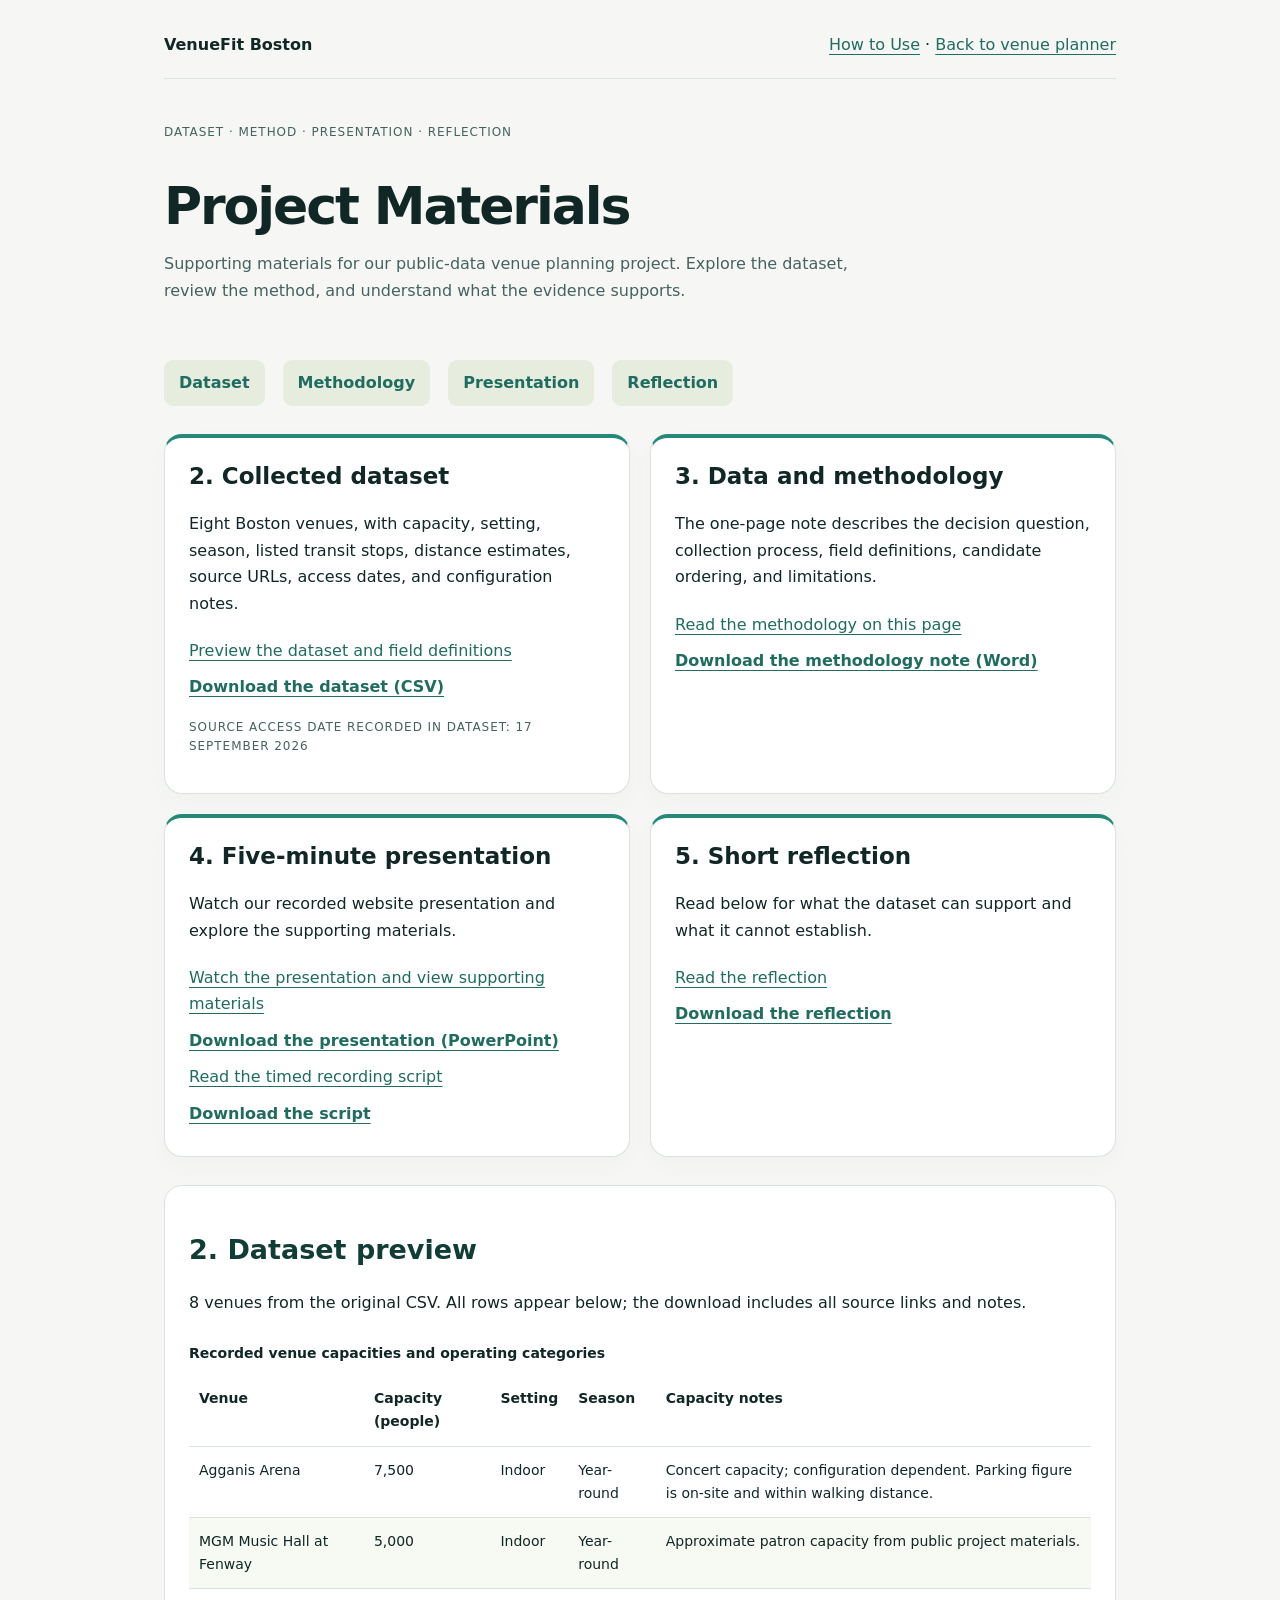
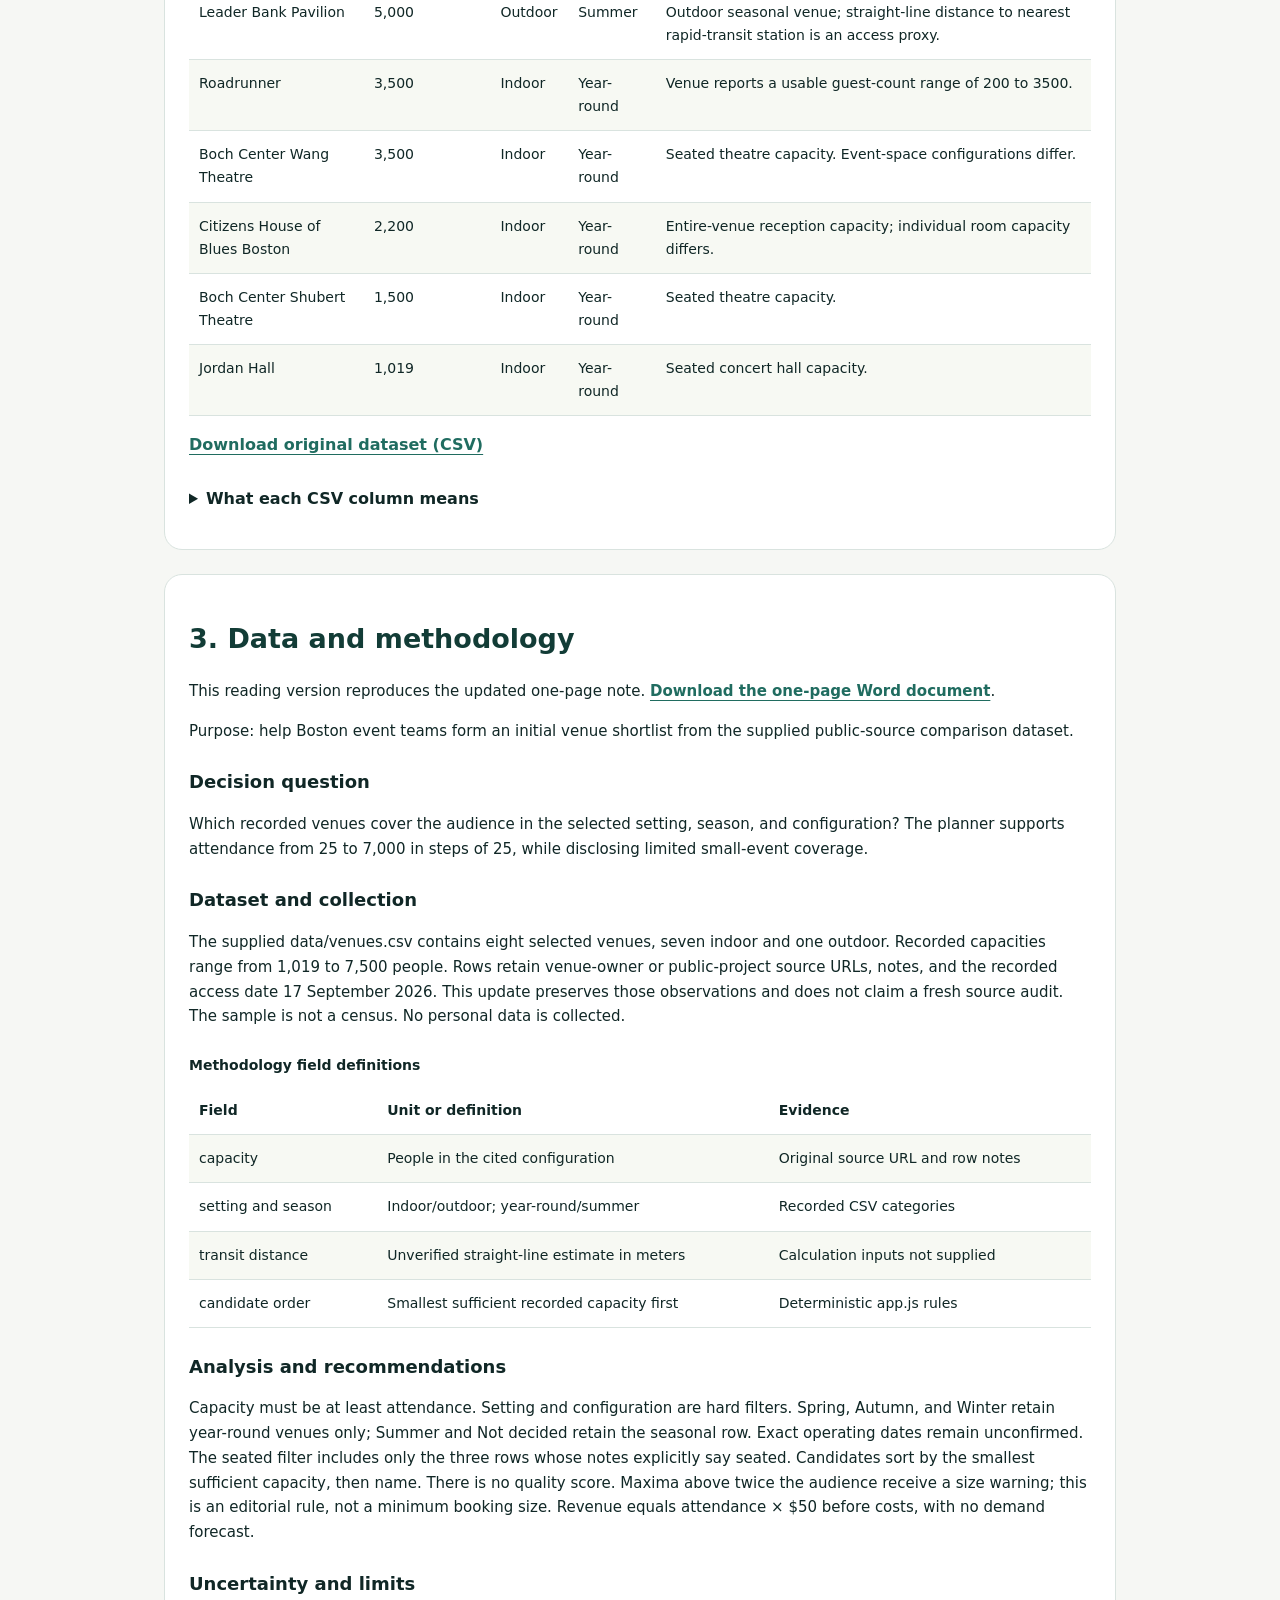
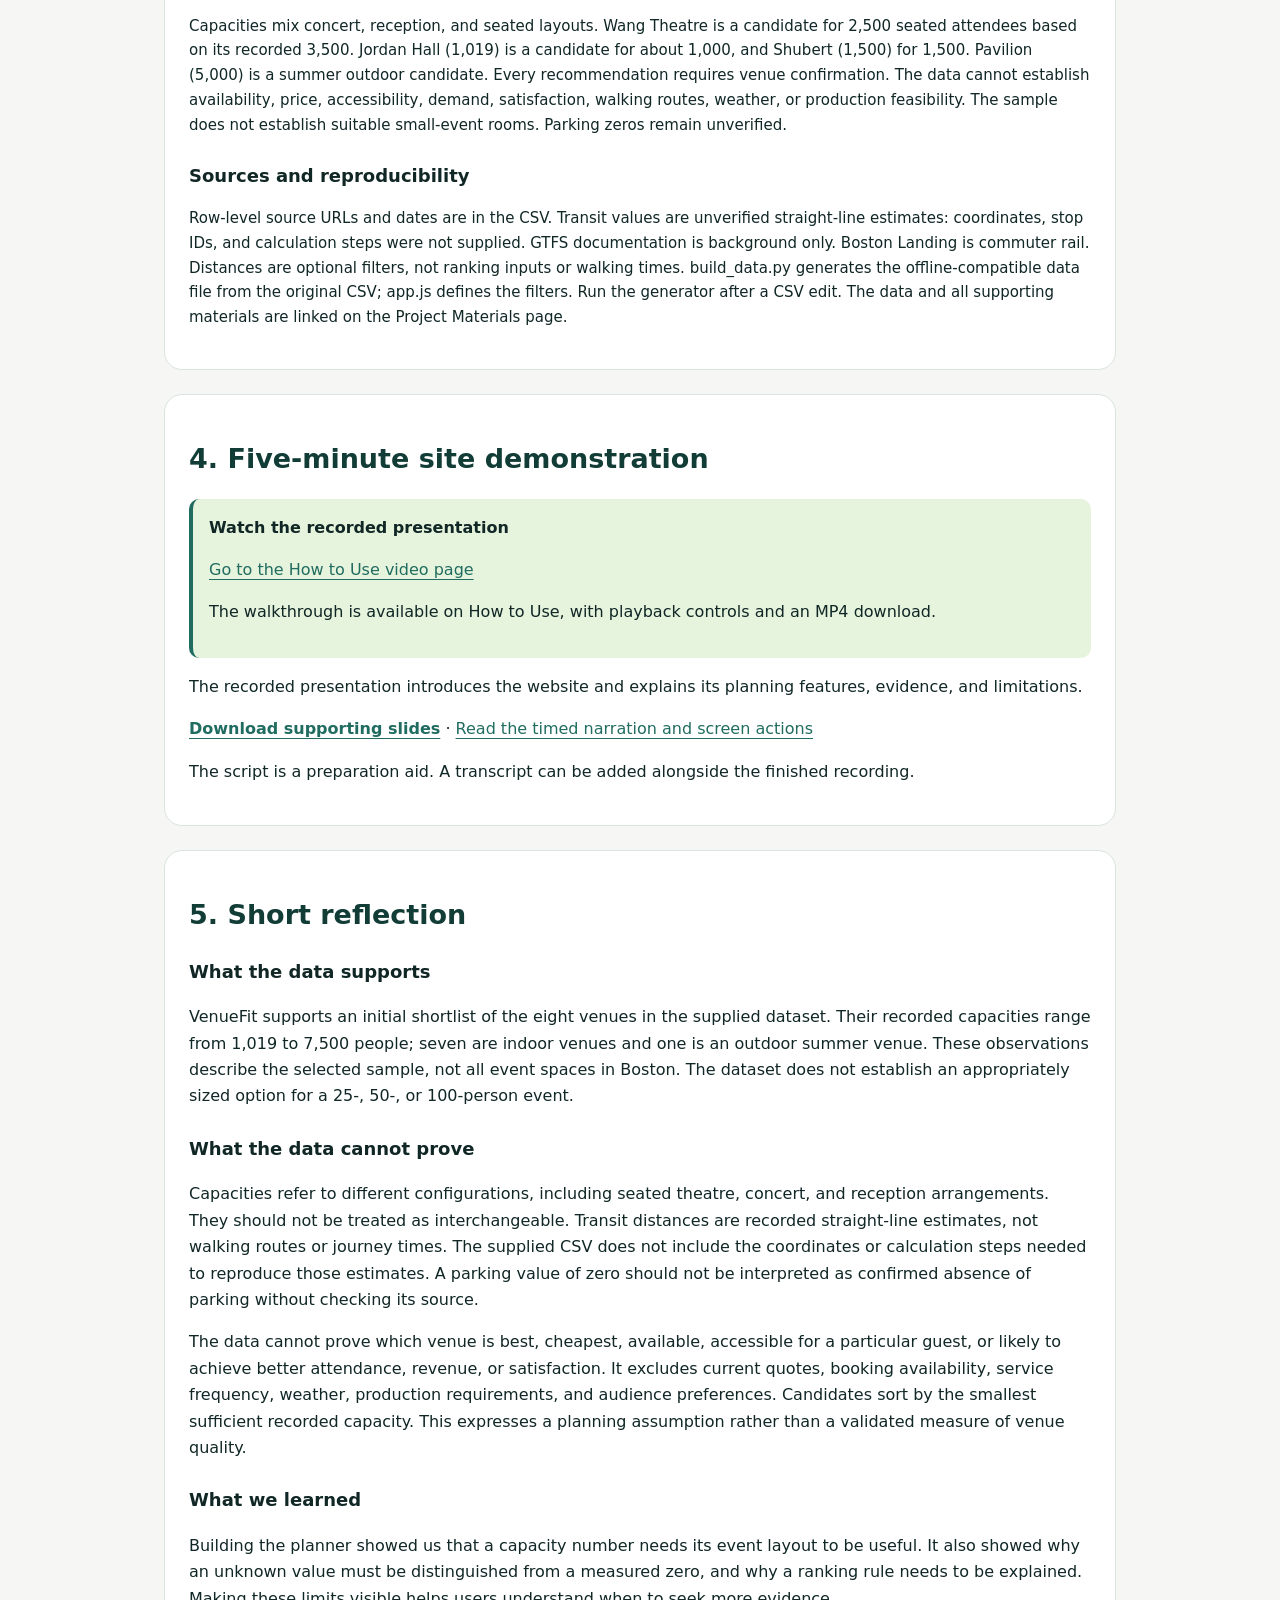
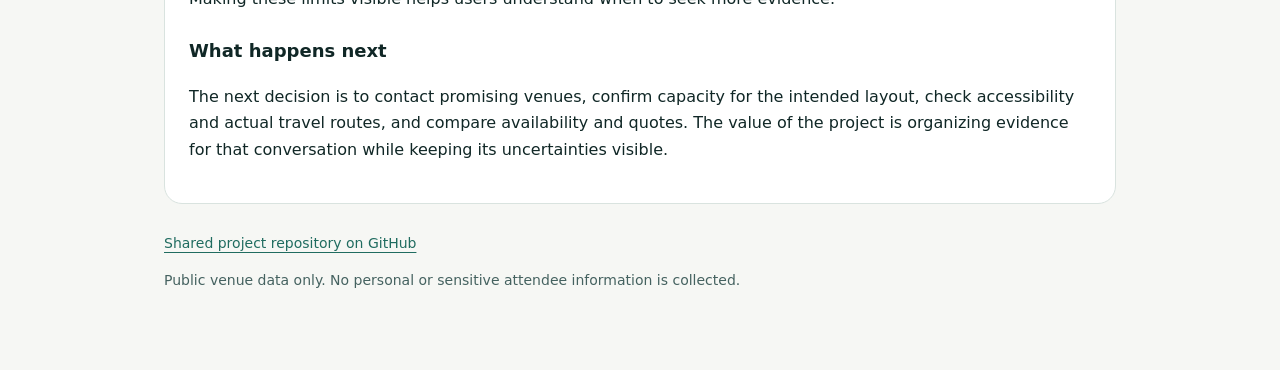
==== deliverables.html @ 01949a11 "pushed video" ====
<!doctype html><html lang="en"><head><meta charset="utf-8"><meta name="viewport" content="width=device-width,initial-scale=1"><title>Project Materials | VenueFit Boston</title><style>*{box-sizing:border-box}body{margin:0;background:#f6f7f4;color:#102726;font:16px/1.65 system-ui,sans-serif}main{max-width:1000px;margin:auto;padding:32px 24px 64px}a{color:#206c60;text-underline-offset:4px}a:focus-visible{outline:3px solid #206c60;outline-offset:5px}nav{display:flex;justify-content:space-between;gap:20px;border-bottom:1px solid #d9e3df;padding-bottom:20px}h1{font-size:clamp(32px,6vw,52px);line-height:1.1;letter-spacing:-.04em;margin-bottom:16px}h2{font-size:23px;line-height:1.3}.intro{max-width:720px;color:#456260}.grid{display:grid;grid-template-columns:1fr 1fr;gap:20px;margin:28px 0}article,section{background:white;border:1px solid #d9e3df;border-radius:18px;padding:24px}article h2{margin-top:0}.tag{font-size:12px;text-transform:uppercase;letter-spacing:.08em;color:#456260}.note{background:#e6f3dd;border-radius:10px;padding:14px;font-size:14px}footer{margin-top:28px;font-size:14px;color:#456260}@media(max-width:650px){.grid{grid-template-columns:1fr}main{padding:24px 16px}article,section{padding:20px}}section{margin-top:24px}h3{font-size:18px;margin-top:24px}.table-scroll{overflow-x:auto}table{border-collapse:collapse;width:100%;font-size:14px}th,td{text-align:left;padding:12px 10px;border-bottom:1px solid #d9e3df;vertical-align:top}caption{text-align:left;font-weight:600;margin:10px 0}summary{cursor:pointer;font-weight:600;padding:12px 0}dt{font-weight:650;margin-top:14px}dd{margin-left:0;color:#456260}.jump{display:flex;gap:18px;flex-wrap:wrap;margin:22px 0}.status{border-left:4px solid #206c60;padding:16px;background:#e6f3dd}.method-copy p{font-size:15px}.method-copy h3{margin-bottom:6px}@media print{nav,.jump,.grid,footer{display:none}body{background:white}section{break-inside:avoid}} header{padding:32px 0 18px}header h1{max-width:700px}.grid article{border-top:4px solid #258879;box-shadow:0 8px 24px #123c3606}.grid article a{display:inline-block;margin:5px 0}.jump a{background:#e6eddf;padding:10px 15px;border-radius:9px;text-decoration:none;font-weight:600}section h2{color:#123c36}#dataset,#methodology,#presentation,#reflection{scroll-margin-top:20px}tbody tr:nth-child(even){background:#f7f9f3}section>h2{font-size:27px}.status{border-radius:10px}a[download]{font-weight:600}@media(max-width:650px){nav{flex-wrap:wrap}.jump{gap:8px}.jump a{padding:9px 12px}header{padding:20px 0}section>h2{font-size:24px}} </style></head><body><main>
<nav><strong>VenueFit Boston</strong><div><a href="guide.html">How to Use</a> · <a href="index.html">Back to venue planner</a></div></nav>
<header><p class="tag">Dataset · Method · Presentation · Reflection</p><h1>Project Materials</h1><p class="intro">Supporting materials for our public-data venue planning project. Explore the dataset, review the method, and understand what the evidence supports.</p></header>
<div class="jump" aria-label="Deliverable sections"><a href="#dataset">Dataset</a><a href="#methodology">Methodology</a><a href="#presentation">Presentation</a><a href="#reflection">Reflection</a></div><div class="grid">
<article><h2>2. Collected dataset</h2><p>Eight Boston venues, with capacity, setting, season, listed transit stops, distance estimates, source URLs, access dates, and configuration notes.</p><a href="#dataset">Preview the dataset and field definitions</a><br><a href="data/venues.csv" download>Download the dataset (CSV)</a><p class="tag">Source access date recorded in dataset: 17 September 2026</p></article>
<article><h2>3. Data and methodology</h2><p>The one-page note describes the decision question, collection process, field definitions, candidate ordering, and limitations.</p><a href="#methodology">Read the methodology on this page</a><br><a href="deliverables/VenueFit_Boston_Data_and_Methodology_Note_Updated.docx" download>Download the methodology note (Word)</a></article>
<article><h2>4. Five-minute presentation</h2><p>Watch our recorded website presentation and explore the supporting materials.</p><a href="#presentation">Watch the presentation and view supporting materials</a><a href="deliverables/VenueFit_Boston_Presentation_Updated.pptx" download>Download the presentation (PowerPoint)</a><br><a href="recording-script.html">Read the timed recording script</a><br><a href="deliverables/VenueFit_Boston_Recording_Script.md" download>Download the script</a></article>
<article><h2>5. Short reflection</h2><p>Read below for what the dataset can support and what it cannot establish.</p><a href="#reflection">Read the reflection</a><br><a href="deliverables/VenueFit_Boston_Reflection.md" download>Download the reflection</a></article>
</div>
<section id="dataset"><h2>2. Dataset preview</h2><p id="datasetSummary">Eight venues from the original CSV. All rows appear below; the download includes all source links and notes.</p><div class="table-scroll" tabindex="0" aria-label="Scrollable venue dataset"><table><caption>Recorded venue capacities and operating categories</caption><thead><tr><th scope="col">Venue</th><th scope="col">Capacity (people)</th><th scope="col">Setting</th><th scope="col">Season</th><th scope="col">Capacity notes</th></tr></thead><tbody id="datasetRows"></tbody></table></div><noscript><p>Enable JavaScript for the preview, or download the CSV below.</p></noscript><p><a href="data/venues.csv" download>Download original dataset (CSV)</a></p>
<details><summary>What each CSV column means</summary><dl>
<dt>venue and neighborhood</dt><dd>Venue name and its recorded Boston neighborhood.</dd>
<dt>capacity</dt><dd>Maximum people in the cited configuration. Seated, concert, and reception capacities are not interchangeable.</dd>
<dt>venue_type and setting</dt><dd>The kind of venue and whether it is indoor or outdoor.</dd>
<dt>season</dt><dd>Recorded category: year-round or summer. Exact operating dates and booking availability are not established.</dd>
<dt>nearest_mbta_stop</dt><dd>The stop named in the supplied file. Its status as the nearest stop has not been independently verified; modes include commuter rail.</dd>
<dt>transit_distance_m</dt><dd>Unverified straight-line estimate in meters. It is not a walking distance or journey time.</dd>
<dt>parking_spaces</dt><dd>Recorded parking count. Zero entries are unverified and should not be interpreted as confirmed absence of parking.</dd>
<dt>capacity_source_url and details_source_url</dt><dd>Original source links retained for checking capacity and venue details.</dd>
<dt>source_accessed_date</dt><dd>The access date recorded by the dataset, not a guarantee that the information remains current.</dd>
<dt>notes</dt><dd>Configuration descriptions and qualifications attached to each observation.</dd></dl></details></section>
<section id="methodology" class="method-copy"><h2>3. Data and methodology</h2><p>This reading version reproduces the updated one-page note. <a href="deliverables/VenueFit_Boston_Data_and_Methodology_Note_Updated.docx" download>Download the one-page Word document</a>.</p><p>Purpose: help Boston event teams form an initial venue shortlist from the supplied public-source comparison dataset.</p><h3>Decision question</h3><p>Which recorded venues cover the audience in the selected setting, season, and configuration? The planner supports attendance from 25 to 7,000 in steps of 25, while disclosing limited small-event coverage.</p><h3>Dataset and collection</h3><p>The supplied data/venues.csv contains eight selected venues, seven indoor and one outdoor. Recorded capacities range from 1,019 to 7,500 people. Rows retain venue-owner or public-project source URLs, notes, and the recorded access date 17 September 2026. This update preserves those observations and does not claim a fresh source audit. The sample is not a census. No personal data is collected.</p><div class="table-scroll"><table><caption>Methodology field definitions</caption><tr><th>Field</th><th>Unit or definition</th><th>Evidence</th></tr><tr><td>capacity</td><td>People in the cited configuration</td><td>Original source URL and row notes</td></tr><tr><td>setting and season</td><td>Indoor/outdoor; year-round/summer</td><td>Recorded CSV categories</td></tr><tr><td>transit distance</td><td>Unverified straight-line estimate in meters</td><td>Calculation inputs not supplied</td></tr><tr><td>candidate order</td><td>Smallest sufficient recorded capacity first</td><td>Deterministic app.js rules</td></tr></table></div><h3>Analysis and recommendations</h3><p>Capacity must be at least attendance. Setting and configuration are hard filters. Spring, Autumn, and Winter retain year-round venues only; Summer and Not decided retain the seasonal row. Exact operating dates remain unconfirmed. The seated filter includes only the three rows whose notes explicitly say seated. Candidates sort by the smallest sufficient capacity, then name. There is no quality score. Maxima above twice the audience receive a size warning; this is an editorial rule, not a minimum booking size. Revenue equals attendance × $50 before costs, with no demand forecast.</p><h3>Uncertainty and limits</h3><p>Capacities mix concert, reception, and seated layouts. Wang Theatre is a candidate for 2,500 seated attendees based on its recorded 3,500. Jordan Hall (1,019) is a candidate for about 1,000, and Shubert (1,500) for 1,500. Pavilion (5,000) is a summer outdoor candidate. Every recommendation requires venue confirmation. The data cannot establish availability, price, accessibility, demand, satisfaction, walking routes, weather, or production feasibility. The sample does not establish suitable small-event rooms. Parking zeros remain unverified.</p><h3>Sources and reproducibility</h3><p>Row-level source URLs and dates are in the CSV. Transit values are unverified straight-line estimates: coordinates, stop IDs, and calculation steps were not supplied. GTFS documentation is background only. Boston Landing is commuter rail. Distances are optional filters, not ranking inputs or walking times. build_data.py generates the offline-compatible data file from the original CSV; app.js defines the filters. Run the generator after a CSV edit. The data and all supporting materials are linked on the Project Materials page.</p></section>
<section id="presentation"><h2>4. Five-minute site demonstration</h2><div class="status"><strong>Watch the recorded presentation</strong><p><a href="guide.html">Go to the How to Use video page</a></p><p>The walkthrough is available on How to Use, with playback controls and an MP4 download.</p></div><p>The recorded presentation introduces the website and explains its planning features, evidence, and limitations.</p><p><a href="deliverables/VenueFit_Boston_Presentation_Updated.pptx" download>Download supporting slides</a> · <a href="recording-script.html">Read the timed narration and screen actions</a></p><p>The script is a preparation aid. A transcript can be added alongside the finished recording.</p></section>
<section id="reflection"><h2>5. Short reflection</h2><h3>What the data supports</h3>
<p>VenueFit supports an initial shortlist of the eight venues in the supplied dataset. Their recorded capacities range from 1,019 to 7,500 people; seven are indoor venues and one is an outdoor summer venue. These observations describe the selected sample, not all event spaces in Boston. The dataset does not establish an appropriately sized option for a 25-, 50-, or 100-person event.</p>
<h3>What the data cannot prove</h3><p>Capacities refer to different configurations, including seated theatre, concert, and reception arrangements. They should not be treated as interchangeable. Transit distances are recorded straight-line estimates, not walking routes or journey times. The supplied CSV does not include the coordinates or calculation steps needed to reproduce those estimates. A parking value of zero should not be interpreted as confirmed absence of parking without checking its source.</p>
<p>The data cannot prove which venue is best, cheapest, available, accessible for a particular guest, or likely to achieve better attendance, revenue, or satisfaction. It excludes current quotes, booking availability, service frequency, weather, production requirements, and audience preferences. Candidates sort by the smallest sufficient recorded capacity. This expresses a planning assumption rather than a validated measure of venue quality.</p>
<h3>What we learned</h3><p>Building the planner showed us that a capacity number needs its event layout to be useful. It also showed why an unknown value must be distinguished from a measured zero, and why a ranking rule needs to be explained. Making these limits visible helps users understand when to seek more evidence.</p><h3>What happens next</h3><p>The next decision is to contact promising venues, confirm capacity for the intended layout, check accessibility and actual travel routes, and compare availability and quotes. The value of the project is organizing evidence for that conversation while keeping its uncertainties visible.</p></section>
<footer><a href="https://github.com/MxAlnasser/agentic_site">Shared project repository on GitHub</a><p>Public venue data only. No personal or sensitive attendee information is collected.</p></footer>
</main><script src="data/venues-data.js"></script><script>
const rows=window.venueData;document.getElementById('datasetSummary').textContent=rows.length+' venues from the original CSV. All rows appear below; the download includes all source links and notes.';
const target=document.getElementById('datasetRows');rows.forEach(v=>{const tr=document.createElement('tr');[v.venue,v.capacity.toLocaleString(),v.setting,v.season,v.notes].forEach(value=>{const td=document.createElement('td');td.textContent=value;tr.appendChild(td)});target.appendChild(tr)});
</script></body></html>
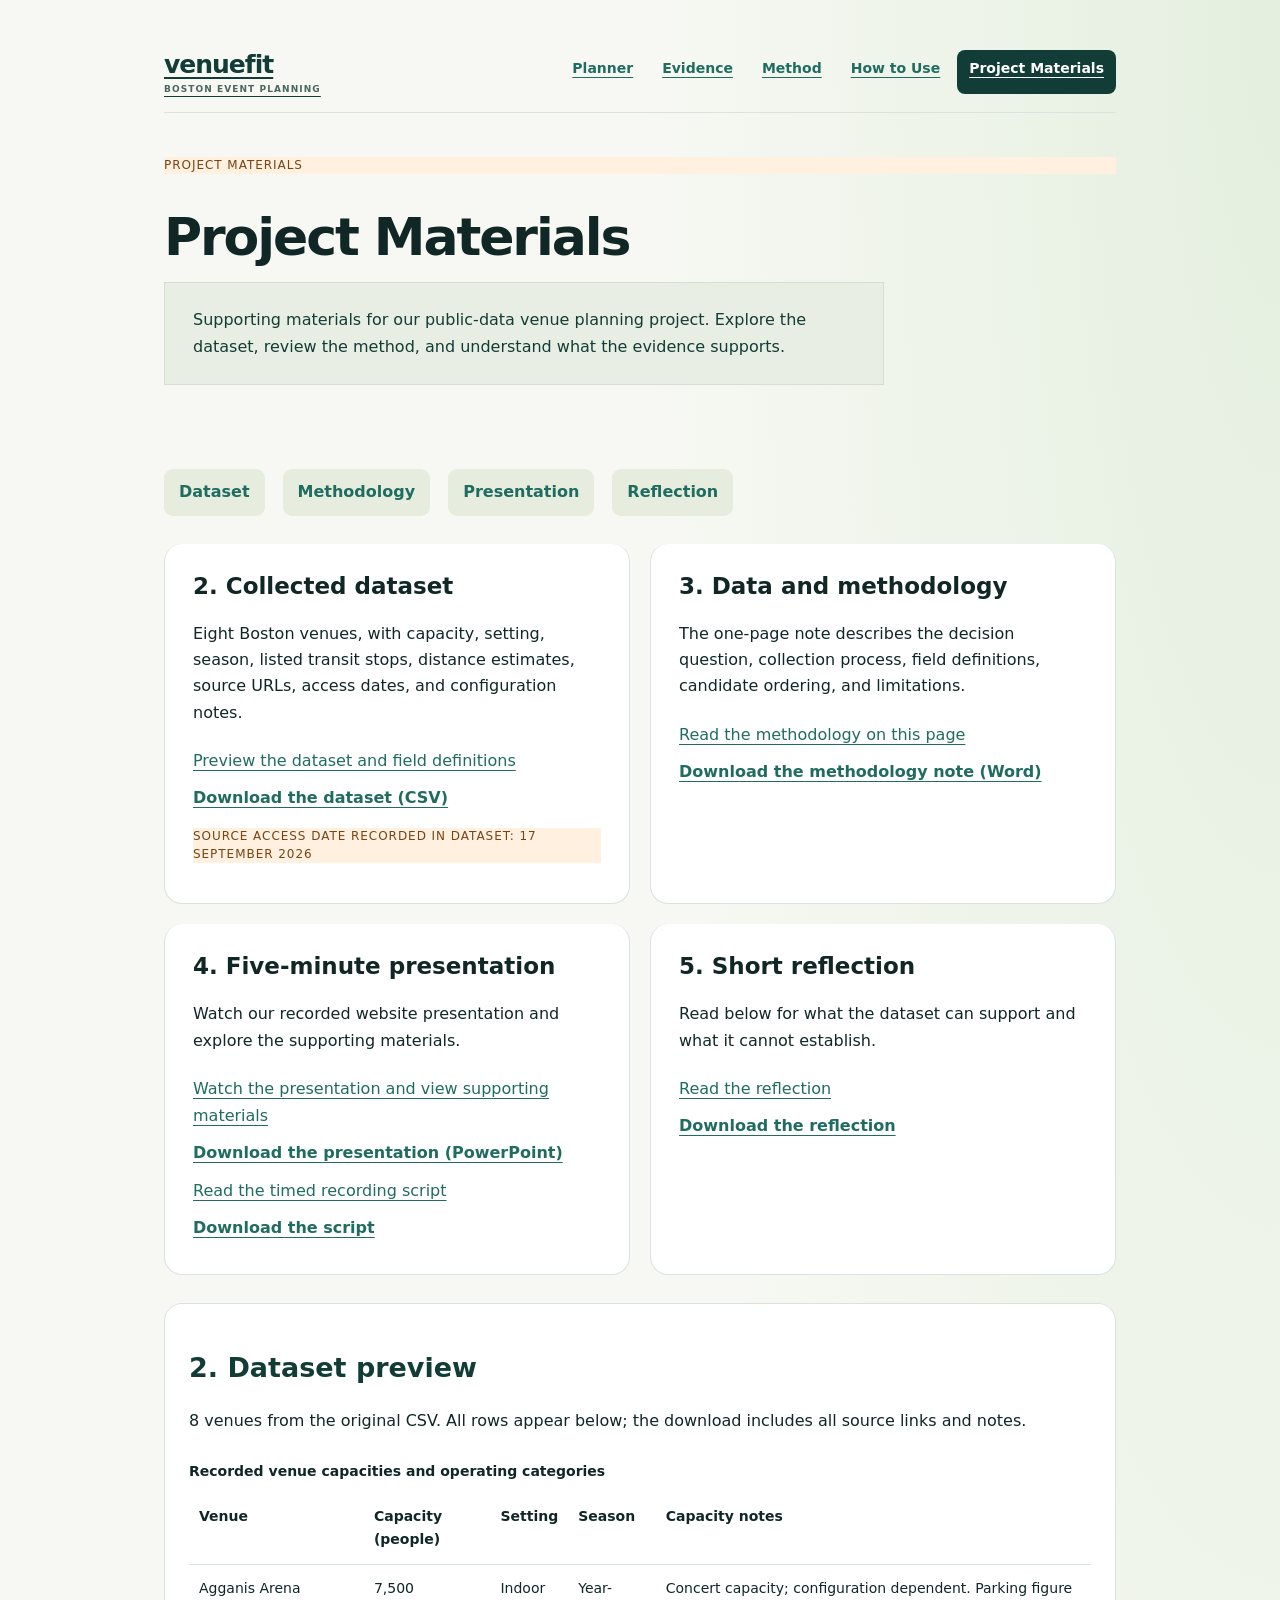
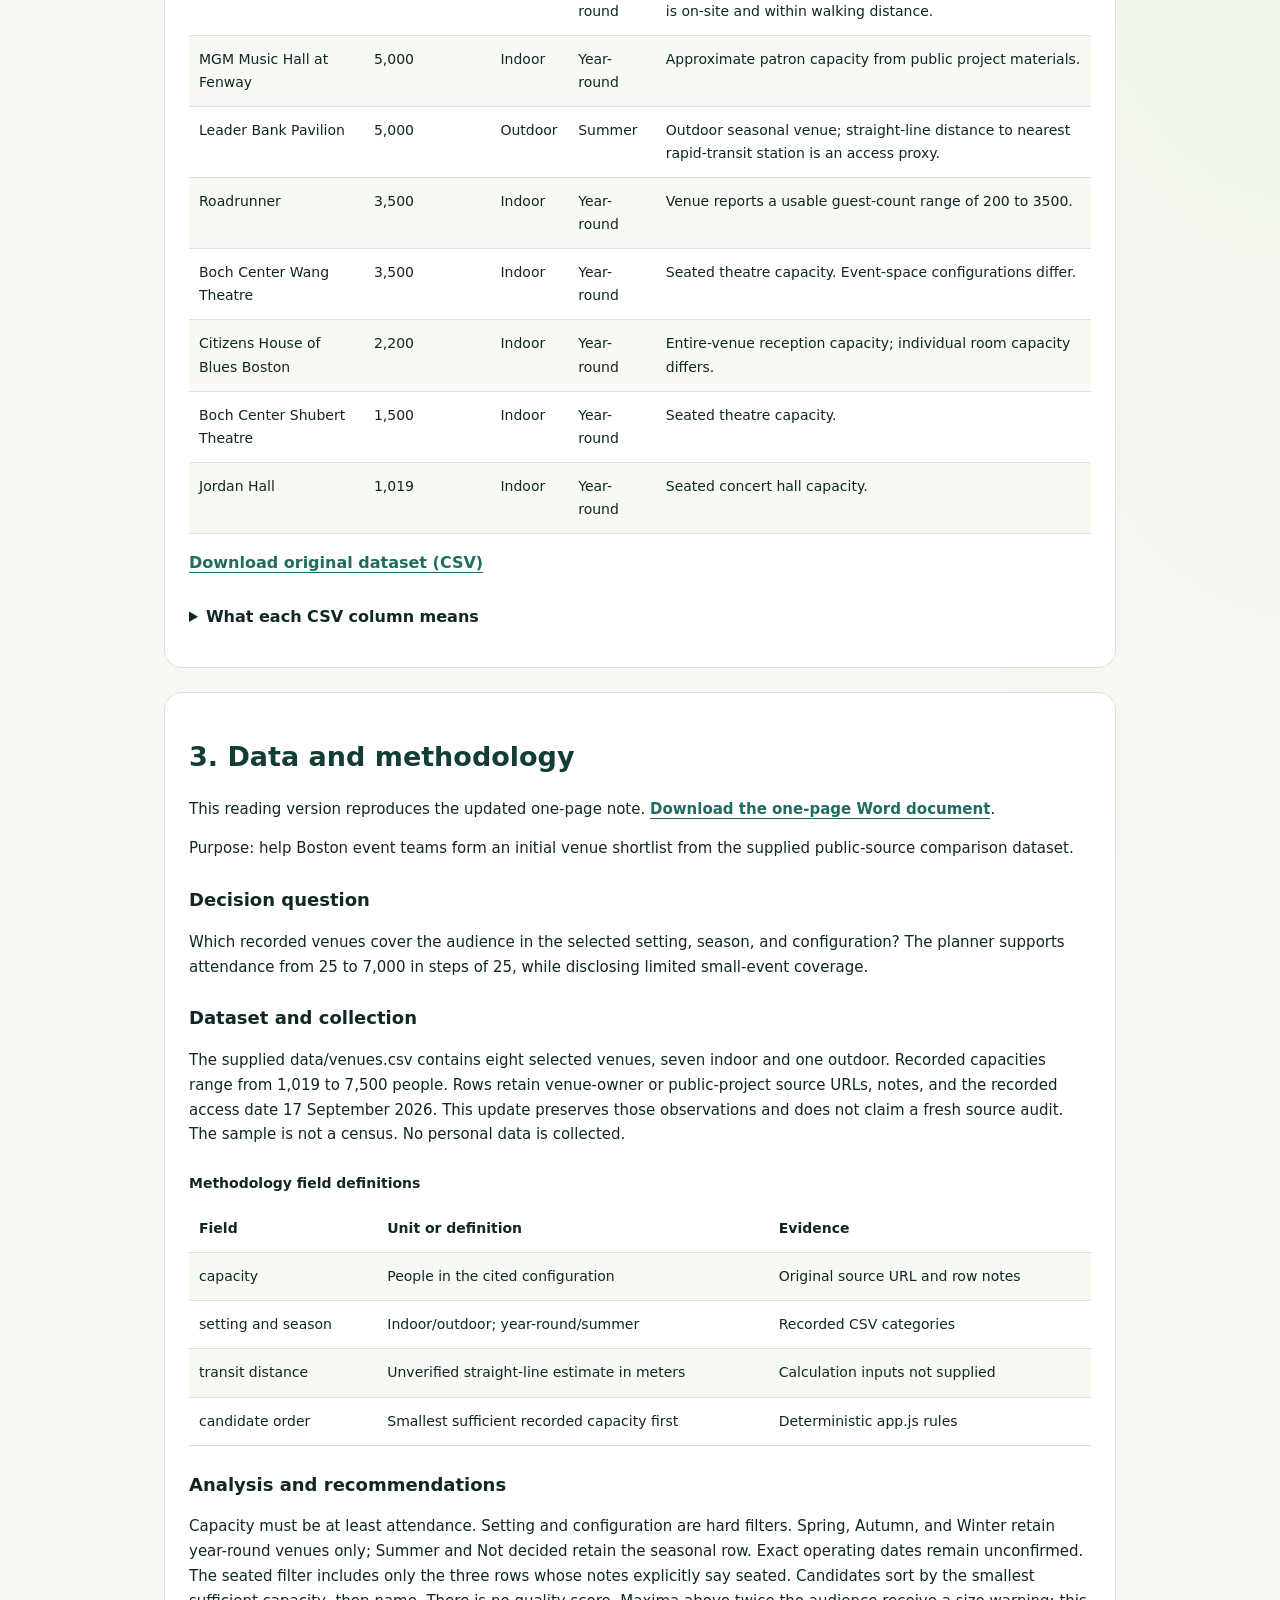
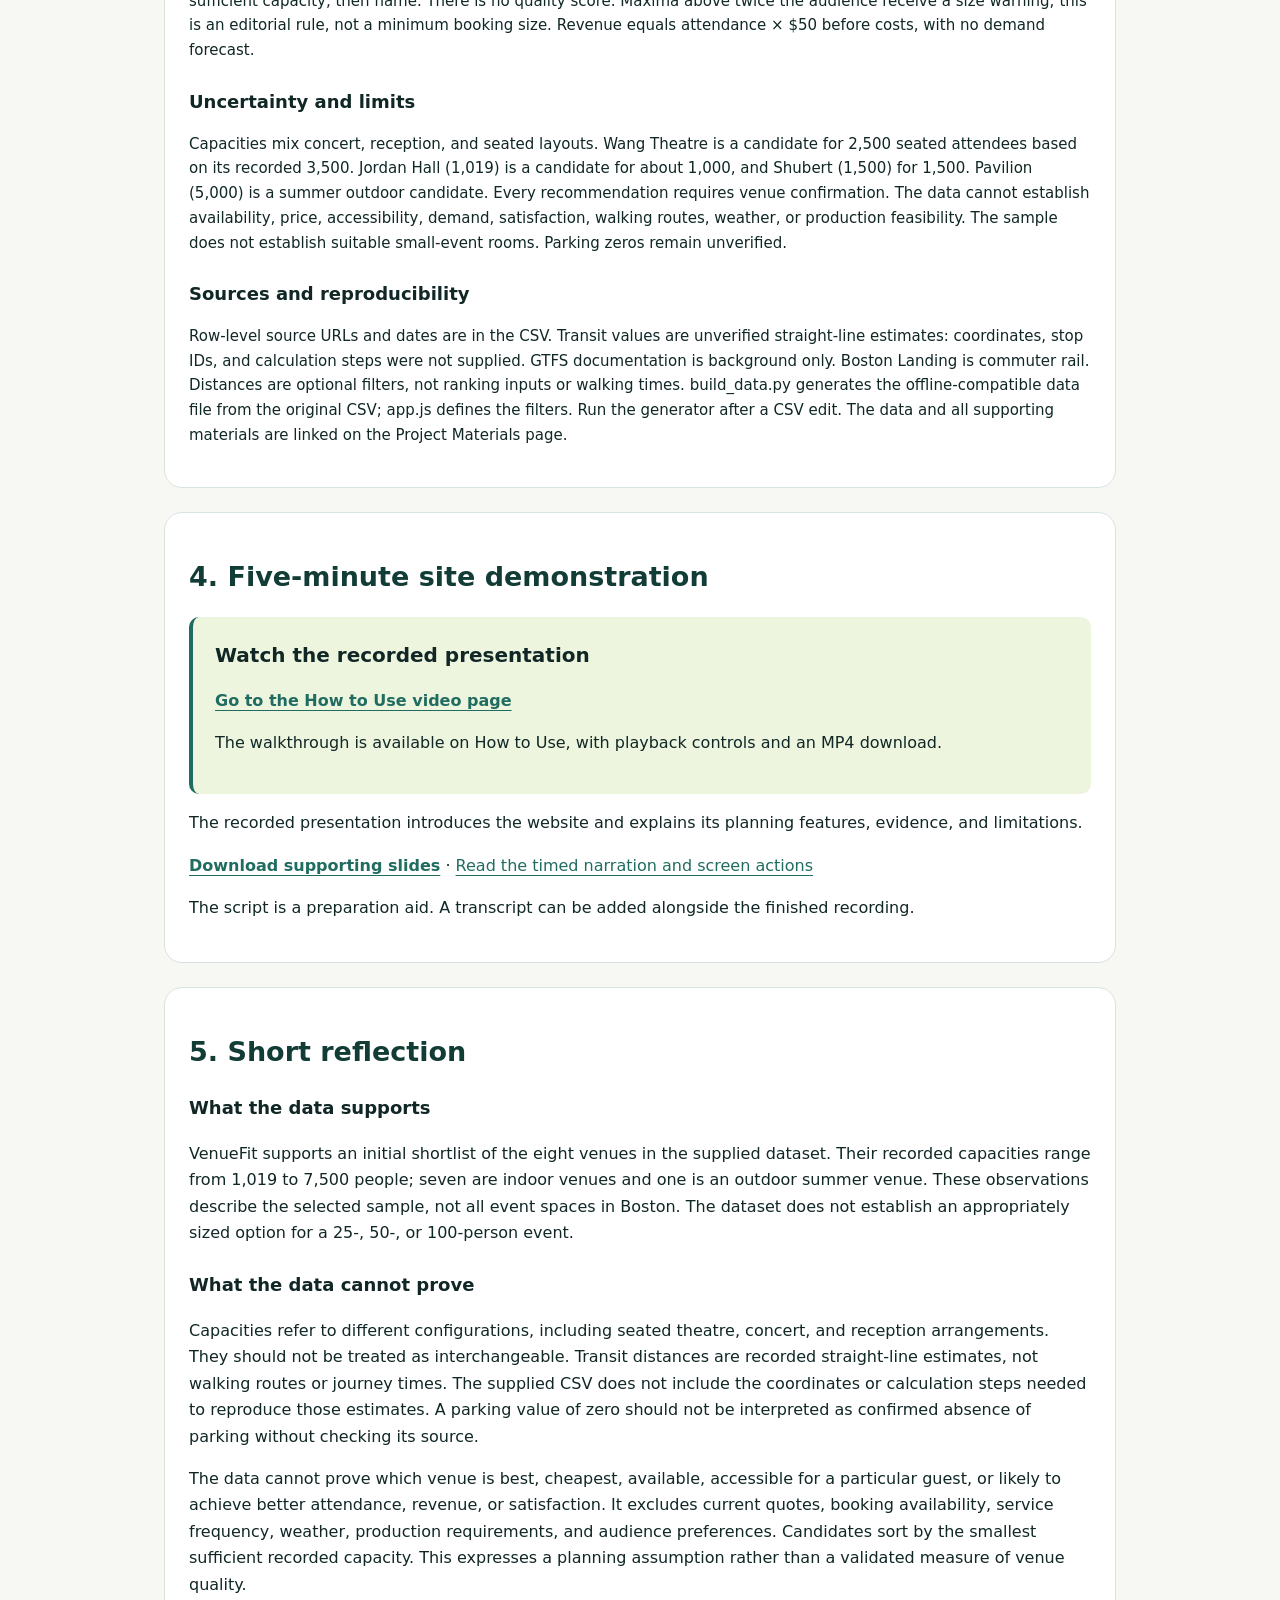
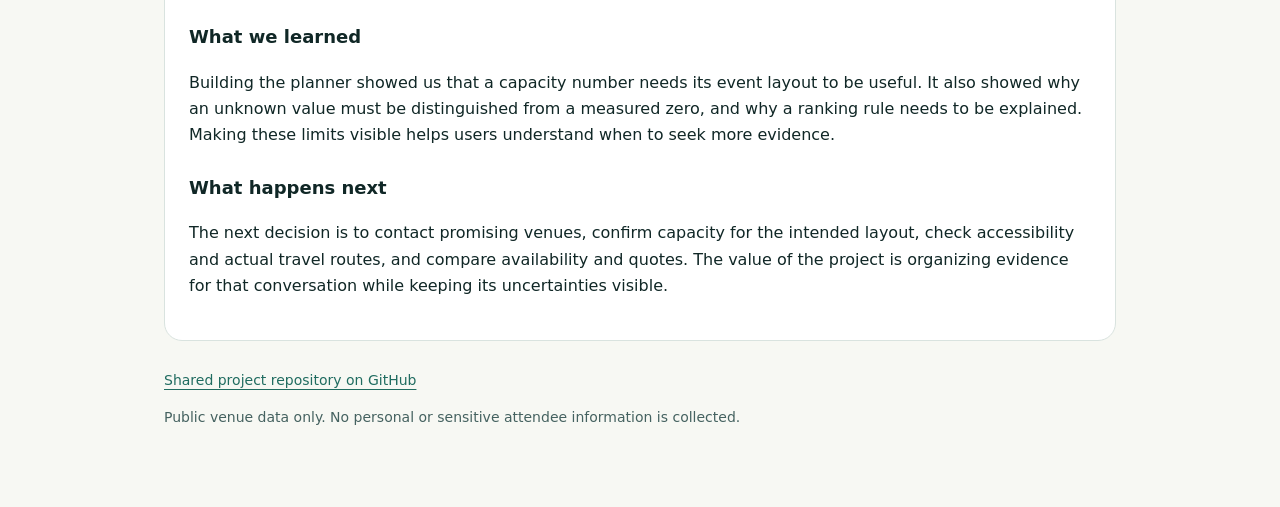
==== commit 08356b21: "“updates”" ====
--- a/deliverables.html
+++ b/deliverables.html
@@ -1,11 +1,11 @@
-<!doctype html><html lang="en"><head><meta charset="utf-8"><meta name="viewport" content="width=device-width,initial-scale=1"><title>Project Materials | VenueFit Boston</title><style>*{box-sizing:border-box}body{margin:0;background:#f6f7f4;color:#102726;font:16px/1.65 system-ui,sans-serif}main{max-width:1000px;margin:auto;padding:32px 24px 64px}a{color:#206c60;text-underline-offset:4px}a:focus-visible{outline:3px solid #206c60;outline-offset:5px}nav{display:flex;justify-content:space-between;gap:20px;border-bottom:1px solid #d9e3df;padding-bottom:20px}h1{font-size:clamp(32px,6vw,52px);line-height:1.1;letter-spacing:-.04em;margin-bottom:16px}h2{font-size:23px;line-height:1.3}.intro{max-width:720px;color:#456260}.grid{display:grid;grid-template-columns:1fr 1fr;gap:20px;margin:28px 0}article,section{background:white;border:1px solid #d9e3df;border-radius:18px;padding:24px}article h2{margin-top:0}.tag{font-size:12px;text-transform:uppercase;letter-spacing:.08em;color:#456260}.note{background:#e6f3dd;border-radius:10px;padding:14px;font-size:14px}footer{margin-top:28px;font-size:14px;color:#456260}@media(max-width:650px){.grid{grid-template-columns:1fr}main{padding:24px 16px}article,section{padding:20px}}section{margin-top:24px}h3{font-size:18px;margin-top:24px}.table-scroll{overflow-x:auto}table{border-collapse:collapse;width:100%;font-size:14px}th,td{text-align:left;padding:12px 10px;border-bottom:1px solid #d9e3df;vertical-align:top}caption{text-align:left;font-weight:600;margin:10px 0}summary{cursor:pointer;font-weight:600;padding:12px 0}dt{font-weight:650;margin-top:14px}dd{margin-left:0;color:#456260}.jump{display:flex;gap:18px;flex-wrap:wrap;margin:22px 0}.status{border-left:4px solid #206c60;padding:16px;background:#e6f3dd}.method-copy p{font-size:15px}.method-copy h3{margin-bottom:6px}@media print{nav,.jump,.grid,footer{display:none}body{background:white}section{break-inside:avoid}} header{padding:32px 0 18px}header h1{max-width:700px}.grid article{border-top:4px solid #258879;box-shadow:0 8px 24px #123c3606}.grid article a{display:inline-block;margin:5px 0}.jump a{background:#e6eddf;padding:10px 15px;border-radius:9px;text-decoration:none;font-weight:600}section h2{color:#123c36}#dataset,#methodology,#presentation,#reflection{scroll-margin-top:20px}tbody tr:nth-child(even){background:#f7f9f3}section>h2{font-size:27px}.status{border-radius:10px}a[download]{font-weight:600}@media(max-width:650px){nav{flex-wrap:wrap}.jump{gap:8px}.jump a{padding:9px 12px}header{padding:20px 0}section>h2{font-size:24px}} </style></head><body><main>
-<nav><strong>VenueFit Boston</strong><div><a href="guide.html">How to Use</a> · <a href="index.html">Back to venue planner</a></div></nav>
-<header><p class="tag">Dataset · Method · Presentation · Reflection</p><h1>Project Materials</h1><p class="intro">Supporting materials for our public-data venue planning project. Explore the dataset, review the method, and understand what the evidence supports.</p></header>
+<!doctype html><html lang="en"><head><meta charset="utf-8"><meta name="viewport" content="width=device-width,initial-scale=1"><title>Project Materials | VenueFit Boston</title><style>*{box-sizing:border-box}body{margin:0;background:#f6f7f4;color:#102726;font:16px/1.65 system-ui,sans-serif}main{max-width:1000px;margin:auto;padding:32px 24px 64px}a{color:#206c60;text-underline-offset:4px}a:focus-visible{outline:3px solid #206c60;outline-offset:5px}nav{display:flex;justify-content:space-between;gap:20px;border-bottom:1px solid #d9e3df;padding-bottom:20px}h1{font-size:clamp(32px,6vw,52px);line-height:1.1;letter-spacing:-.04em;margin-bottom:16px}h2{font-size:23px;line-height:1.3}.intro{max-width:720px;color:#456260}.grid{display:grid;grid-template-columns:1fr 1fr;gap:20px;margin:28px 0}article,section{background:white;border:1px solid #d9e3df;border-radius:18px;padding:24px}article h2{margin-top:0}.tag{font-size:12px;text-transform:uppercase;letter-spacing:.08em;color:#456260}.note{background:#e6f3dd;border-radius:10px;padding:14px;font-size:14px}footer{margin-top:28px;font-size:14px;color:#456260}@media(max-width:650px){.grid{grid-template-columns:1fr}main{padding:24px 16px}article,section{padding:20px}}section{margin-top:24px}h3{font-size:18px;margin-top:24px}.table-scroll{overflow-x:auto}table{border-collapse:collapse;width:100%;font-size:14px}th,td{text-align:left;padding:12px 10px;border-bottom:1px solid #d9e3df;vertical-align:top}caption{text-align:left;font-weight:600;margin:10px 0}summary{cursor:pointer;font-weight:600;padding:12px 0}dt{font-weight:650;margin-top:14px}dd{margin-left:0;color:#456260}.jump{display:flex;gap:18px;flex-wrap:wrap;margin:22px 0}.status{border-left:4px solid #206c60;padding:16px;background:#e6f3dd}.method-copy p{font-size:15px}.method-copy h3{margin-bottom:6px}@media print{nav,.jump,.grid,footer{display:none}body{background:white}section{break-inside:avoid}} header{padding:32px 0 18px}header h1{max-width:700px}.grid article{border-top:4px solid #258879;box-shadow:0 8px 24px #123c3606}.grid article a{display:inline-block;margin:5px 0}.jump a{background:#e6eddf;padding:10px 15px;border-radius:9px;text-decoration:none;font-weight:600}section h2{color:#123c36}#dataset,#methodology,#presentation,#reflection{scroll-margin-top:20px}tbody tr:nth-child(even){background:#f7f9f3}section>h2{font-size:27px}.status{border-radius:10px}a[download]{font-weight:600}@media(max-width:650px){nav{flex-wrap:wrap}.jump{gap:8px}.jump a{padding:9px 12px}header{padding:20px 0}section>h2{font-size:24px}} </style><link rel="stylesheet" href="visual.css"></head><body><main>
+<nav class="shared-nav" aria-label="Main navigation"><a class="site-brand" href="index.html">venuefit<span>BOSTON EVENT PLANNING</span></a><div><a href="index.html#planner">Planner</a><a href="index.html#evidence">Evidence</a><a href="index.html#method">Method</a><a href="guide.html">How to Use</a><a href="deliverables.html">Project Materials</a></div></nav>
+<header><p class="tag">PROJECT MATERIALS</p><h1>Project Materials</h1><p class="intro">Supporting materials for our public-data venue planning project. Explore the dataset, review the method, and understand what the evidence supports.</p></header>
 <div class="jump" aria-label="Deliverable sections"><a href="#dataset">Dataset</a><a href="#methodology">Methodology</a><a href="#presentation">Presentation</a><a href="#reflection">Reflection</a></div><div class="grid">
-<article><h2>2. Collected dataset</h2><p>Eight Boston venues, with capacity, setting, season, listed transit stops, distance estimates, source URLs, access dates, and configuration notes.</p><a href="#dataset">Preview the dataset and field definitions</a><br><a href="data/venues.csv" download>Download the dataset (CSV)</a><p class="tag">Source access date recorded in dataset: 17 September 2026</p></article>
-<article><h2>3. Data and methodology</h2><p>The one-page note describes the decision question, collection process, field definitions, candidate ordering, and limitations.</p><a href="#methodology">Read the methodology on this page</a><br><a href="deliverables/VenueFit_Boston_Data_and_Methodology_Note_Updated.docx" download>Download the methodology note (Word)</a></article>
-<article><h2>4. Five-minute presentation</h2><p>Watch our recorded website presentation and explore the supporting materials.</p><a href="#presentation">Watch the presentation and view supporting materials</a><a href="deliverables/VenueFit_Boston_Presentation_Updated.pptx" download>Download the presentation (PowerPoint)</a><br><a href="recording-script.html">Read the timed recording script</a><br><a href="deliverables/VenueFit_Boston_Recording_Script.md" download>Download the script</a></article>
-<article><h2>5. Short reflection</h2><p>Read below for what the dataset can support and what it cannot establish.</p><a href="#reflection">Read the reflection</a><br><a href="deliverables/VenueFit_Boston_Reflection.md" download>Download the reflection</a></article>
+<article class="material-card"><h2>2. Collected dataset</h2><p>Eight Boston venues, with capacity, setting, season, listed transit stops, distance estimates, source URLs, access dates, and configuration notes.</p><a href="#dataset">Preview the dataset and field definitions</a><br><a href="data/venues.csv" download>Download the dataset (CSV)</a><p class="tag">Source access date recorded in dataset: 17 September 2026</p></article>
+<article class="material-card"><h2>3. Data and methodology</h2><p>The one-page note describes the decision question, collection process, field definitions, candidate ordering, and limitations.</p><a href="#methodology">Read the methodology on this page</a><br><a href="deliverables/VenueFit_Boston_Data_and_Methodology_Note_Updated.docx" download>Download the methodology note (Word)</a></article>
+<article class="material-card"><h2>4. Five-minute presentation</h2><p>Watch our recorded website presentation and explore the supporting materials.</p><a href="#presentation">Watch the presentation and view supporting materials</a><a href="deliverables/VenueFit_Boston_Presentation_Updated.pptx" download>Download the presentation (PowerPoint)</a><br><a href="recording-script.html">Read the timed recording script</a><br><a href="deliverables/VenueFit_Boston_Recording_Script.md" download>Download the script</a></article>
+<article class="material-card"><h2>5. Short reflection</h2><p>Read below for what the dataset can support and what it cannot establish.</p><a href="#reflection">Read the reflection</a><br><a href="deliverables/VenueFit_Boston_Reflection.md" download>Download the reflection</a></article>
 </div>
 <section id="dataset"><h2>2. Dataset preview</h2><p id="datasetSummary">Eight venues from the original CSV. All rows appear below; the download includes all source links and notes.</p><div class="table-scroll" tabindex="0" aria-label="Scrollable venue dataset"><table><caption>Recorded venue capacities and operating categories</caption><thead><tr><th scope="col">Venue</th><th scope="col">Capacity (people)</th><th scope="col">Setting</th><th scope="col">Season</th><th scope="col">Capacity notes</th></tr></thead><tbody id="datasetRows"></tbody></table></div><noscript><p>Enable JavaScript for the preview, or download the CSV below.</p></noscript><p><a href="data/venues.csv" download>Download original dataset (CSV)</a></p>
 <details><summary>What each CSV column means</summary><dl>
--- a/visual.css
+++ b/visual.css
@@ -0,0 +1,9 @@
+/* Presentation layer; all filtering rules remain in app.js. */
+:root{--ink:#123c36;--mid:#49665f;--paper:#f7f8f3;--teal:#258879;--coral:#be552f;--radius:22px}body{background:radial-gradient(ellipse at 100% 0,#e4efdf 0,transparent 35%),var(--paper)}nav a{font:600 14px "DM Sans",system-ui;margin-left:0;padding:10px 12px;border-radius:8px}nav>div:last-child{display:flex;flex-wrap:wrap;gap:5px}nav a:hover{background:#e4eddf}nav a:last-child{background:var(--ink);color:white}.brand{font-size:24px}.hero{gap:42px;padding:64px 0 40px;grid-template-columns:1.4fr 1fr;align-items:center}.hero h1{font-size:clamp(40px,5vw,66px);line-height:1.06;letter-spacing:-.055em}.hero p{font-size:17px}.kicker{font-size:12px}.hero-aside{align-self:stretch;border:0;padding:32px;background:var(--ink);border-radius:26px;color:white;display:flex;flex-direction:column;justify-content:center;box-shadow:0 16px 35px #123c3612}.hero-aside .eyebrow{color:#d7f55a;font-size:11px;letter-spacing:.12em;margin:0 0 24px}.hero-aside strong{font-size:clamp(32px,3.4vw,45px);line-height:1.12;letter-spacing:-.04em}.hero-aside p{font-size:15px;color:#d6e4de;margin-top:16px}.hero-aside small{font-size:11px;color:#d6e4de;margin-top:24px}.hero-facts{display:flex;gap:32px;margin-top:15px}.hero-facts span{color:#d6e4de}.hero-facts b{color:#d7f55a;font-size:24px;margin-right:5px}.hero-actions{display:flex;gap:12px;flex-wrap:wrap;margin-top:26px}.action-primary,.action-secondary{display:inline-flex;align-items:center;justify-content:center;min-height:46px;padding:12px 18px;border-radius:10px;font-size:14px;font-weight:700;text-decoration:none}.action-primary{background:#d7f55a;color:#123c36}.action-primary:hover{background:#c9e950}.action-secondary{border:1px solid #adc1b6;color:#123c36;background:white}.intro{background:#e8eee3;color:var(--ink);border:1px solid #d4dfd0;padding:24px 28px;margin-bottom:44px}.intro b{color:#286655}.intro p{color:#37574e}.section-head h2{font-size:30px}.section-head{scroll-margin-top:24px}.controls{box-shadow:0 8px 24px #123c3608;border-top:4px solid #258879}.controls h3{font-size:20px}.field label{font-size:14px}select{font-size:14px;min-height:46px}.switch{min-height:42px}.field .sub{margin:8px 0 0;line-height:1.5}.sub{font-size:13px;line-height:1.6}.calc{background:#f0f5e8;border-radius:12px;padding:18px;border:0}.calc strong{font-size:29px}.result-top h3{font-size:21px}.count{background:#e6eddf;padding:7px 10px;border-radius:7px;white-space:nowrap}#sampleNotice{border-left:3px solid #b0c591;padding:8px 12px;background:#eef3e9;border-radius:0 8px 8px 0}.venue{background:white;padding:22px 20px;align-items:start;box-shadow:0 4px 12px #123c3604}.venue h4{font-size:17px;line-height:1.35;margin-bottom:8px}.venue p{font-size:13px;line-height:1.8}.venue a{color:#236b5c;text-underline-offset:3px}.score{background:#edf3e6;font-size:14px}.tag{line-height:1.45;background:#fff0df;color:#784415}.tag.good{background:#e6f2e9;color:#235a3c}.panel{padding:28px}.panel h3{font-size:20px;line-height:1.35}.panel>p{line-height:1.7}.insights{grid-template-columns:1fr 1fr;gap:22px}.insights>.panel:nth-child(4){grid-column:1/-1}.insights>.recommend{grid-column:1/-1}.recommend ol{display:grid;grid-template-columns:repeat(3,1fr);gap:28px;padding-left:20px;font-size:14px;line-height:1.8}.recommend li::marker{font-weight:800;color:#235e4d}.bar-row{grid-template-columns:145px 1fr 52px;font-size:13px;margin:18px 0}.bar-row span:last-child{font-size:12px;font-weight:600}.track{height:12px}.bar-row .fill,.bar-row:nth-child(3n) .fill,.bar-row:nth-child(4n) .fill{background:#258879}.scatter{height:280px;margin:35px 20px 60px 50px;background:linear-gradient(to right,transparent 49.7%,#e2e9df 50%,transparent 50.3%),linear-gradient(to top,transparent 49.7%,#e2e9df 50%,transparent 50.3%)}.tick,.xaxis,.yaxis{font-size:11px}.dot{width:18px;height:18px}.dot.outdoor{border-radius:3px;background:#be552f}.legend{font-size:12px}.legend i.out{border-radius:2px;background:#be552f}#pointDetail{min-height:72px;background:#f0f4ed;border-radius:10px;padding:12px}.table{font-size:14px}.table th{font-size:11px;padding:14px 12px;background:#f0f4ed}.table td{padding:15px 12px}.table tr:nth-child(even){background:#f8faf5}.table td small{display:block;color:#49665f;margin-top:4px}.finding-metrics{display:grid;grid-template-columns:repeat(3,1fr);gap:22px;margin:25px 0}.finding-metrics strong{display:block;font:700 28px Manrope,system-ui;letter-spacing:-.04em}.finding-metrics span{display:block;font-size:13px;color:#49665f;margin-top:6px}.finding-metrics>div+div{border-left:1px solid #d9e3df;padding-left:22px}.limits{margin-top:24px;padding:20px 0 32px;border:0;gap:32px}.limits p{font-size:14px;line-height:1.8}.source-list{font-size:14px;line-height:1.9}.resources-banner{background:#e6eddf;border-radius:22px;padding:28px;display:flex;gap:28px;align-items:center;justify-content:space-between;margin:28px 0}.resources-banner h2{font:700 24px Manrope,system-ui;letter-spacing:-.04em;margin:0}.resources-banner p{color:#49665f;line-height:1.6}.resources-banner a{flex-shrink:0}
+@media(max-width:780px){nav a:not(:last-child){display:inline-flex}nav{gap:15px}nav>div:last-child{width:100%}nav a{font-size:13px;padding:10px}.hero{display:block;padding:36px 0 28px}.hero-aside{margin-top:30px;padding:26px}.hero-aside strong{font-size:36px}.hero-facts{margin-top:8px}.hero-aside .eyebrow{margin-bottom:16px}.planner,.insights{grid-template-columns:1fr}.controls{position:static}.recommend ol{grid-template-columns:1fr;gap:16px}.finding-metrics{grid-template-columns:1fr;gap:18px}.finding-metrics>div+div{border:0;border-top:1px solid #d9e3df;padding:18px 0 0}.finding-metrics strong{font-size:28px}.venue{padding:18px 16px}.venue .tag{width:auto;justify-self:start;max-width:100%}.panel{padding:22px 18px}.bar-row{grid-template-columns:110px 1fr 48px;gap:8px;font-size:12px}.resources-banner{display:block;padding:24px}.resources-banner a{margin-top:8px}.result-top{align-items:start;flex-wrap:wrap}.table{min-width:550px}.section-head h2{font-size:27px}}@media(prefers-reduced-motion:reduce){html{scroll-behavior:auto}.venue{transition:none}.venue:hover{transform:none}}
+
+.walkthrough-feature{display:grid;grid-template-columns:.85fr 1.5fr;gap:36px;align-items:center;margin:8px 0 44px;padding:34px;background:#fff;border:1px solid #d9e3df;border-radius:26px;box-shadow:0 12px 32px #123c3607;scroll-margin-top:24px}.walkthrough-copy h2{font:800 clamp(30px,3.4vw,43px)/1.1 Manrope,system-ui;letter-spacing:-.045em;margin:14px 0 18px}.walkthrough-copy>p{font-size:15px;line-height:1.7;color:#49665f}.walkthrough-credit{padding-top:18px;border-top:1px solid #d9e3df;margin-top:22px}.walkthrough-credit strong{display:block;font-size:13px;line-height:1.6}.walkthrough-credit span{display:block;font-size:12px;color:#49665f;margin-top:4px}.walkthrough-copy .walkthrough-length{font-size:12px;margin:16px 0 10px}.walkthrough-copy>a{font-size:13px;color:#236b5c;text-underline-offset:4px}.walkthrough-player{min-width:0}.walkthrough-player video{display:block;width:100%;aspect-ratio:16/9;object-fit:contain;background:#102726;border-radius:14px;box-shadow:0 8px 24px #123c3614}.walkthrough-player>p{font-size:12px;color:#49665f;line-height:1.6;margin:12px 0 0}@media(max-width:780px){.walkthrough-feature{grid-template-columns:1fr;gap:24px;padding:24px 18px}.walkthrough-copy h2 br{display:none}.walkthrough-copy h2{font-size:32px}.walkthrough-credit{margin-top:16px;padding-top:14px}}
+
+/* Venue photography and unified page navigation */
+.skip-link{position:absolute;left:20px;top:-100px;background:white;color:#123c36;padding:12px;z-index:20}.skip-link:focus{top:12px}.hero-aside.photo-hero{position:relative;overflow:hidden;padding:0;min-height:440px;isolation:isolate;background:#123c36}.photo-hero>img{position:absolute;inset:0;width:100%;height:100%;object-fit:cover;z-index:-2}.photo-hero:after{content:"";position:absolute;inset:0;background:linear-gradient(180deg,#10272605 10%,#102726b8 65%,#102726f5);z-index:-1}.photo-hero-caption{padding:32px;margin-top:auto}.photo-hero-caption>span{font-size:11px;letter-spacing:.15em;color:#d7f55a}.photo-hero-caption strong{font-size:44px;margin-top:14px;line-height:1.07}.photo-hero-caption p{font-size:14px;max-width:290px}.photo-hero .photo-credit{color:#e1e9e4;font-size:10px;margin:0 24px 16px;text-decoration:underline;text-underline-offset:3px}.venue-stories{margin:16px 0 48px}.stories-heading{display:flex;align-items:end;gap:32px;justify-content:space-between;margin-bottom:22px}.stories-heading h2{font:700 30px/1.2 Manrope,system-ui;letter-spacing:-.04em;max-width:510px;margin:10px 0}.stories-heading>p{max-width:350px;color:#49665f;font-size:14px;line-height:1.7}.stories-grid{display:grid;grid-template-columns:1fr 1fr;gap:24px}.stories-grid figure{margin:0;overflow:hidden;border-radius:22px;background:white;border:1px solid #d9e3df}.stories-grid img{display:block;width:100%;height:260px;object-fit:cover;background:#e6eddf}.stories-grid figcaption{padding:24px}.story-category{font-size:11px;letter-spacing:.1em;color:#376a5a;font-weight:700}.stories-grid h3{font:700 24px Manrope,system-ui;margin:10px 0}.stories-grid p{color:#49665f;line-height:1.7;font-size:14px}.stories-grid a{color:#286b5b;font-size:11px;text-underline-offset:3px}.shared-nav .site-brand{background:transparent;color:#123c36;padding:0;font:800 25px Manrope,system-ui;letter-spacing:-1px}.site-brand span{display:block;font:600 9px system-ui;letter-spacing:.12em;margin-top:5px;color:#49665f}.shared-nav{padding:18px 0;border-bottom:1px solid #d9e3df}.materials-hero{background:linear-gradient(120deg,#123c36,#235f50);color:white;border-radius:26px;padding:42px!important;margin:30px 0 24px;max-width:none!important}.materials-hero h1{color:#fff;font:750 clamp(36px,5vw,58px)/1.08 Manrope,system-ui;letter-spacing:-.04em}.materials-hero .tag{color:#d7f55a;letter-spacing:.14em}.materials-hero .intro{background:transparent;border:0;padding:0;color:#e0eae3;max-width:660px;margin-bottom:0;font-size:17px}.material-card{position:relative;padding:28px!important;border-top:0!important;box-shadow:none!important}.material-card h2{font-size:23px}.material-card a{line-height:1.7}.material-card:hover{border-color:#87ab98}.jump a:hover{background:#d7f55a}#presentation .status{background:#edf5df;padding:22px}#presentation .status strong{font-size:20px}#presentation .status a{font-weight:700}.walkthrough-feature{border-top:4px solid #258879}
+@media(max-width:780px){.hero-aside.photo-hero{min-height:380px}.photo-hero-caption{padding:26px}.photo-hero-caption strong{font-size:38px}.stories-heading{display:block}.stories-heading h2{font-size:27px}.stories-heading>p{max-width:none}.stories-grid{grid-template-columns:1fr}.stories-grid img{height:230px}.materials-hero{padding:28px 22px!important}.shared-nav .site-brand{font-size:24px}.shared-nav>div{display:flex;gap:3px;flex-wrap:wrap}.shared-nav a{font-size:12px}.stories-grid figcaption{padding:20px}}
